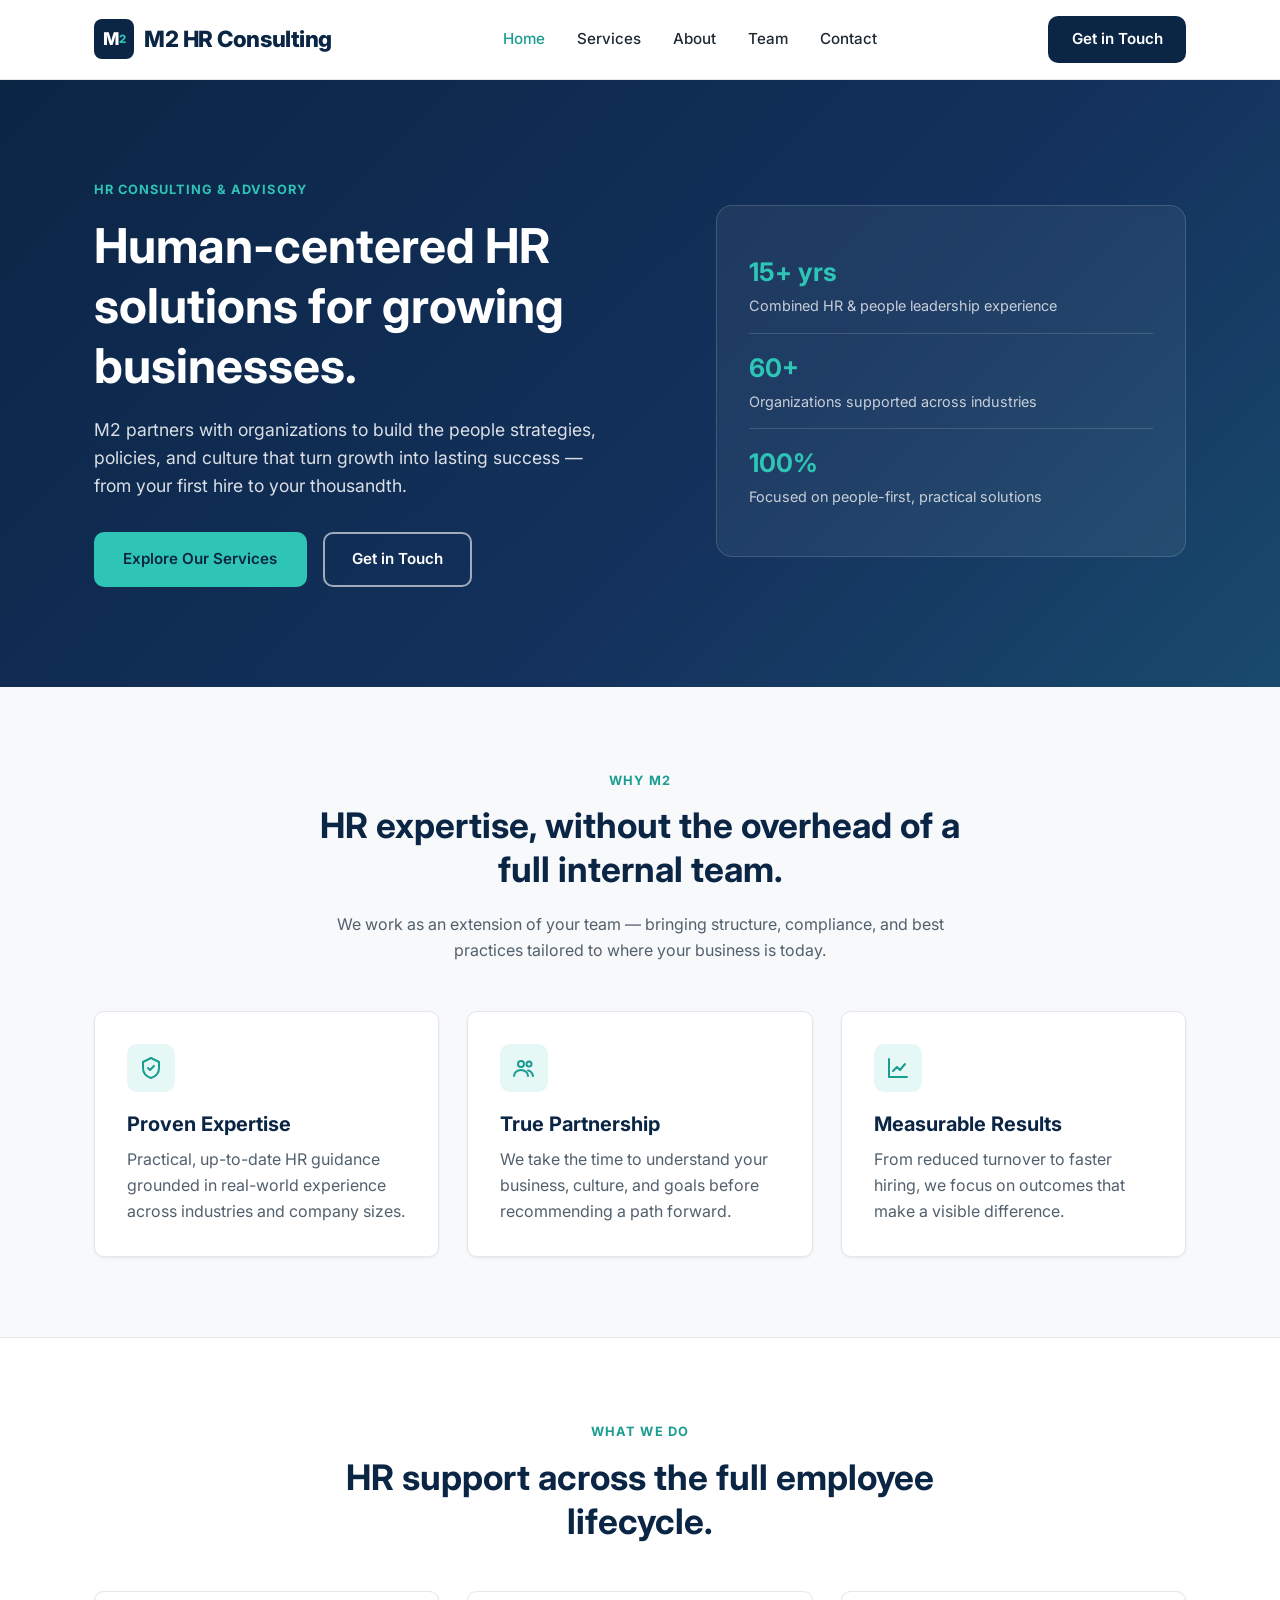
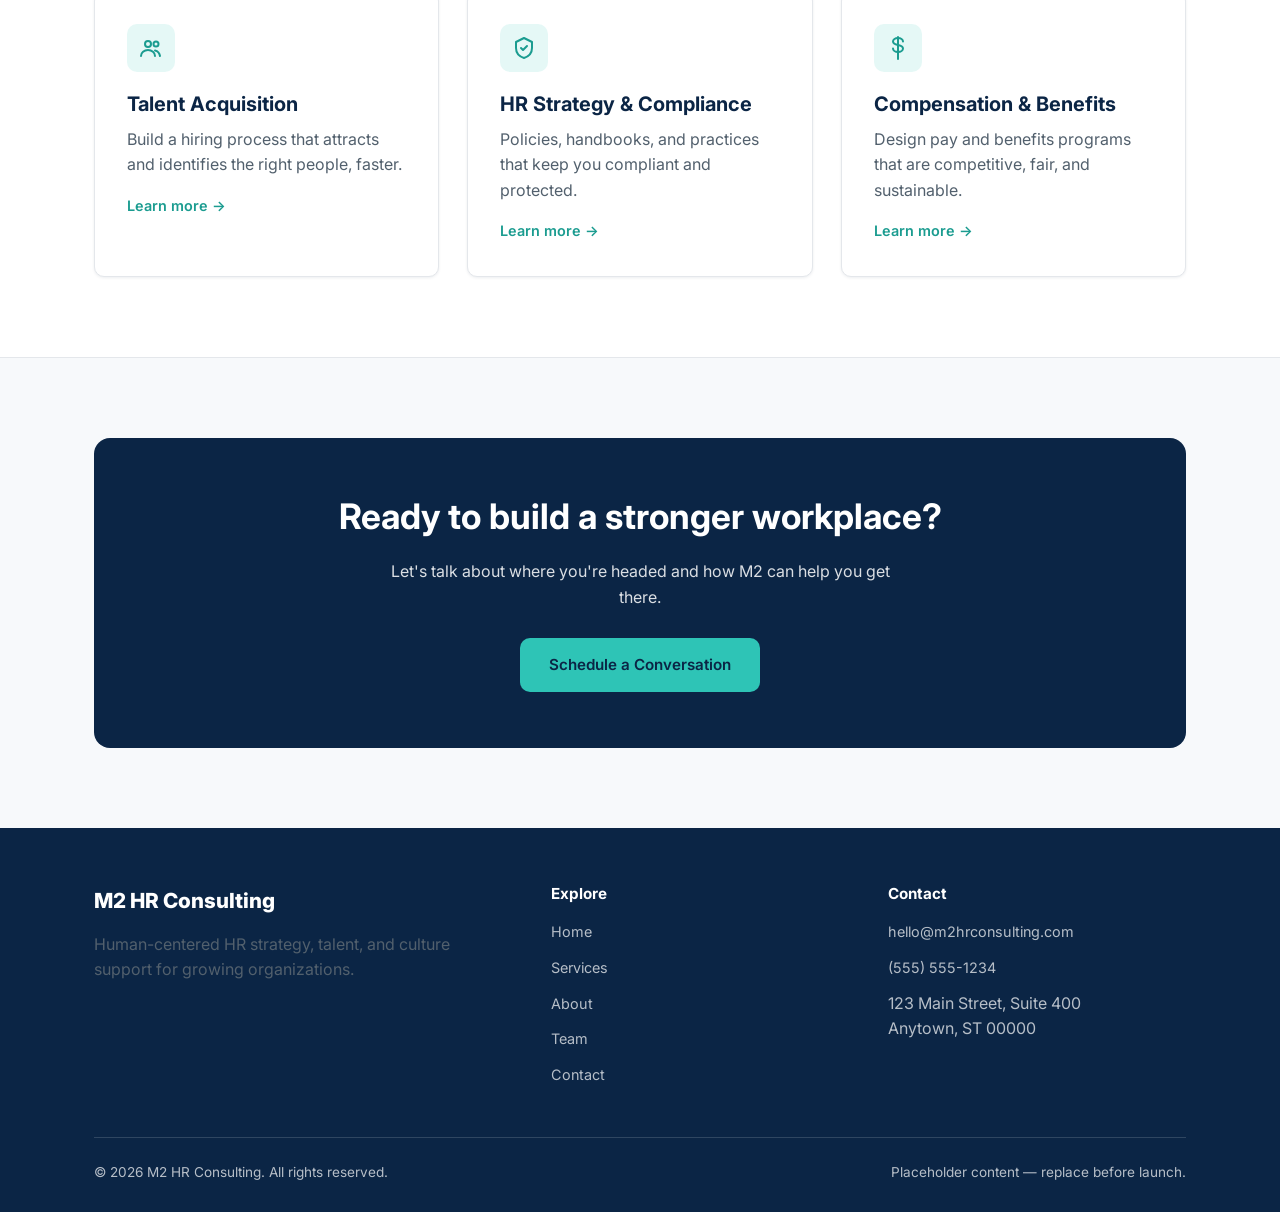
==== index.html @ 8cf9ff1b "init commit" ====
<!DOCTYPE html>
<html lang="en">
<head>
  <meta charset="UTF-8">
  <meta name="viewport" content="width=device-width, initial-scale=1.0">
  <title>M2 HR Consulting | Human-Centered HR Solutions</title>
  <meta name="description" content="M2 HR Consulting partners with growing businesses to build HR strategy, talent, compliance, and culture programs that scale.">
  <link rel="icon" type="image/svg+xml" href="assets/favicon.svg">
  <link rel="preconnect" href="https://fonts.googleapis.com">
  <link rel="preconnect" href="https://fonts.gstatic.com" crossorigin>
  <link href="https://fonts.googleapis.com/css2?family=Inter:wght@400;500;600;700;800&display=swap" rel="stylesheet">
  <link rel="stylesheet" href="css/styles.css">
</head>
<body>

  <header class="site-header">
    <nav class="nav">
      <a href="index.html" class="logo">
        <span class="logo-mark">M<sup>2</sup></span>
        M2 HR Consulting
      </a>
      <ul class="nav-links">
        <li><a href="index.html" class="active">Home</a></li>
        <li><a href="services.html">Services</a></li>
        <li><a href="about.html">About</a></li>
        <li><a href="team.html">Team</a></li>
        <li><a href="contact.html">Contact</a></li>
      </ul>
      <div class="nav-cta">
        <a href="contact.html" class="btn">Get in Touch</a>
      </div>
      <button class="nav-toggle" aria-label="Toggle navigation" aria-expanded="false">
        <span></span><span></span><span></span>
      </button>
    </nav>
  </header>

  <main>
    <!-- Hero -->
    <section class="hero">
      <div class="container">
        <div>
          <span class="hero-eyebrow">HR Consulting &amp; Advisory</span>
          <h1>Human-centered HR solutions for growing businesses.</h1>
          <p class="lead">
            M2 partners with organizations to build the people strategies, policies, and culture
            that turn growth into lasting success — from your first hire to your thousandth.
          </p>
          <div class="hero-actions">
            <a href="services.html" class="btn btn-primary">Explore Our Services</a>
            <a href="contact.html" class="btn btn-outline">Get in Touch</a>
          </div>
        </div>
        <div class="hero-art">
          <div class="hero-stat">
            <div>
              <strong>15+ yrs</strong>
              <span>Combined HR &amp; people leadership experience</span>
            </div>
          </div>
          <div class="hero-stat">
            <div>
              <strong>60+</strong>
              <span>Organizations supported across industries</span>
            </div>
          </div>
          <div class="hero-stat">
            <div>
              <strong>100%</strong>
              <span>Focused on people-first, practical solutions</span>
            </div>
          </div>
        </div>
      </div>
    </section>

    <!-- Why M2 -->
    <section>
      <div class="container">
        <div class="section-heading">
          <span class="eyebrow">Why M2</span>
          <h2>HR expertise, without the overhead of a full internal team.</h2>
          <p>
            We work as an extension of your team — bringing structure, compliance, and
            best practices tailored to where your business is today.
          </p>
        </div>
        <div class="grid grid-3">
          <div class="card">
            <div class="card-icon">
              <svg viewBox="0 0 24 24" fill="none" stroke="currentColor" stroke-width="2" stroke-linecap="round" stroke-linejoin="round" width="24" height="24"><path d="M12 2l8 4v6c0 5-3.5 8.5-8 10-4.5-1.5-8-5-8-10V6l8-4z"/><path d="M9 12l2 2 4-4"/></svg>
            </div>
            <h3>Proven Expertise</h3>
            <p>Practical, up-to-date HR guidance grounded in real-world experience across industries and company sizes.</p>
          </div>
          <div class="card">
            <div class="card-icon">
              <svg viewBox="0 0 24 24" fill="none" stroke="currentColor" stroke-width="2" stroke-linecap="round" stroke-linejoin="round" width="24" height="24"><circle cx="9" cy="8" r="3"/><path d="M2 20c0-3.3 3.1-6 7-6s7 2.7 7 6"/><circle cx="17" cy="8" r="2.5"/><path d="M16 14.5c2.6.6 4.5 2.6 5 5.5"/></svg>
            </div>
            <h3>True Partnership</h3>
            <p>We take the time to understand your business, culture, and goals before recommending a path forward.</p>
          </div>
          <div class="card">
            <div class="card-icon">
              <svg viewBox="0 0 24 24" fill="none" stroke="currentColor" stroke-width="2" stroke-linecap="round" stroke-linejoin="round" width="24" height="24"><path d="M3 3v18h18"/><path d="M7 15l4-4 3 3 5-6"/></svg>
            </div>
            <h3>Measurable Results</h3>
            <p>From reduced turnover to faster hiring, we focus on outcomes that make a visible difference.</p>
          </div>
        </div>
      </div>
    </section>

    <!-- Services teaser -->
    <section class="section-alt">
      <div class="container">
        <div class="section-heading">
          <span class="eyebrow">What We Do</span>
          <h2>HR support across the full employee lifecycle.</h2>
        </div>
        <div class="grid grid-3">
          <div class="card">
            <div class="card-icon">
              <svg viewBox="0 0 24 24" fill="none" stroke="currentColor" stroke-width="2" stroke-linecap="round" stroke-linejoin="round" width="24" height="24"><circle cx="9" cy="8" r="3"/><path d="M2 20c0-3.3 3.1-6 7-6s7 2.7 7 6"/><circle cx="17" cy="8" r="2.5"/><path d="M16 14.5c2.6.6 4.5 2.6 5 5.5"/></svg>
            </div>
            <h3>Talent Acquisition</h3>
            <p>Build a hiring process that attracts and identifies the right people, faster.</p>
            <a href="services.html" class="card-link">Learn more &rarr;</a>
          </div>
          <div class="card">
            <div class="card-icon">
              <svg viewBox="0 0 24 24" fill="none" stroke="currentColor" stroke-width="2" stroke-linecap="round" stroke-linejoin="round" width="24" height="24"><path d="M12 2l8 4v6c0 5-3.5 8.5-8 10-4.5-1.5-8-5-8-10V6l8-4z"/><path d="M9 12l2 2 4-4"/></svg>
            </div>
            <h3>HR Strategy &amp; Compliance</h3>
            <p>Policies, handbooks, and practices that keep you compliant and protected.</p>
            <a href="services.html" class="card-link">Learn more &rarr;</a>
          </div>
          <div class="card">
            <div class="card-icon">
              <svg viewBox="0 0 24 24" fill="none" stroke="currentColor" stroke-width="2" stroke-linecap="round" stroke-linejoin="round" width="24" height="24"><line x1="12" y1="1" x2="12" y2="23"/><path d="M17 5.5c0-1.9-2.2-3.5-5-3.5s-5 1.6-5 3.5 2.2 3 5 3.5 5 1.6 5 3.5-2.2 3.5-5 3.5-5-1.6-5-3.5"/></svg>
            </div>
            <h3>Compensation &amp; Benefits</h3>
            <p>Design pay and benefits programs that are competitive, fair, and sustainable.</p>
            <a href="services.html" class="card-link">Learn more &rarr;</a>
          </div>
        </div>
      </div>
    </section>

    <!-- CTA -->
    <section>
      <div class="cta-banner">
        <h2>Ready to build a stronger workplace?</h2>
        <p>Let's talk about where you're headed and how M2 can help you get there.</p>
        <a href="contact.html" class="btn btn-primary">Schedule a Conversation</a>
      </div>
    </section>
  </main>

  <footer class="site-footer">
    <div class="container">
      <div class="footer-grid">
        <div>
          <span class="footer-logo">M2 HR Consulting</span>
          <p>Human-centered HR strategy, talent, and culture support for growing organizations.</p>
        </div>
        <div>
          <h4>Explore</h4>
          <ul>
            <li><a href="index.html">Home</a></li>
            <li><a href="services.html">Services</a></li>
            <li><a href="about.html">About</a></li>
            <li><a href="team.html">Team</a></li>
            <li><a href="contact.html">Contact</a></li>
          </ul>
        </div>
        <div>
          <h4>Contact</h4>
          <ul>
            <li><a href="mailto:hello@m2hrconsulting.com">hello@m2hrconsulting.com</a></li>
            <li><a href="tel:+15555551234">(555) 555-1234</a></li>
            <li>123 Main Street, Suite 400<br>Anytown, ST 00000</li>
          </ul>
        </div>
      </div>
      <div class="footer-bottom">
        <span>&copy; <span id="current-year"></span> M2 HR Consulting. All rights reserved.</span>
        <span>Placeholder content — replace before launch.</span>
      </div>
    </div>
  </footer>

  <script src="js/main.js"></script>
</body>
</html>
---- css/styles.css ----
/* =========================================================
   M2 HR Consulting — Site Stylesheet
   -----------------------------------------------------------
   Brand colors live in the :root block below. Change a value
   there and it updates everywhere on the site.
   ========================================================= */

:root {
  --color-primary: #0b2545;
  --color-primary-light: #13315c;
  --color-accent: #2ec4b6;
  --color-accent-dark: #1b9c90;
  --color-bg: #f7f9fb;
  --color-bg-alt: #ffffff;
  --color-text: #1f2933;
  --color-text-muted: #52606d;
  --color-border: #e4e7eb;

  --font-body: "Inter", -apple-system, BlinkMacSystemFont, "Segoe UI", Roboto, sans-serif;

  --max-width: 1140px;
  --radius: 10px;
  --shadow-sm: 0 1px 3px rgba(11, 37, 69, 0.08);
  --shadow-md: 0 8px 24px rgba(11, 37, 69, 0.10);
}

* {
  box-sizing: border-box;
}

html {
  scroll-behavior: smooth;
}

body {
  margin: 0;
  font-family: var(--font-body);
  color: var(--color-text);
  background: var(--color-bg);
  line-height: 1.6;
  -webkit-font-smoothing: antialiased;
}

img {
  max-width: 100%;
  display: block;
}

a {
  color: var(--color-accent-dark);
  text-decoration: none;
}

a:hover {
  text-decoration: underline;
}

h1, h2, h3, h4 {
  font-family: var(--font-body);
  color: var(--color-primary);
  line-height: 1.25;
  margin: 0 0 0.6em;
}

h1 { font-size: clamp(2rem, 4vw, 3rem); }
h2 { font-size: clamp(1.6rem, 3vw, 2.2rem); }
h3 { font-size: 1.25rem; }

p {
  margin: 0 0 1em;
  color: var(--color-text-muted);
}

.container {
  max-width: var(--max-width);
  margin: 0 auto;
  padding: 0 24px;
}

/* ---------- Buttons ---------- */

.btn {
  display: inline-block;
  padding: 0.85em 1.8em;
  border-radius: var(--radius);
  font-weight: 600;
  font-size: 0.95rem;
  text-decoration: none;
  transition: transform 0.15s ease, box-shadow 0.15s ease, background 0.15s ease;
  border: 2px solid transparent;
  cursor: pointer;
}

.btn:hover {
  text-decoration: none;
  transform: translateY(-2px);
}

.btn-primary {
  background: var(--color-accent);
  color: var(--color-primary);
}

.btn-primary:hover {
  background: var(--color-accent-dark);
  color: #ffffff;
  box-shadow: var(--shadow-md);
}

.btn-outline {
  background: transparent;
  border-color: rgba(255, 255, 255, 0.6);
  color: #ffffff;
}

.btn-outline:hover {
  background: rgba(255, 255, 255, 0.12);
}

.btn-outline-dark {
  background: transparent;
  border-color: var(--color-primary);
  color: var(--color-primary);
}

.btn-outline-dark:hover {
  background: var(--color-primary);
  color: #ffffff;
}

/* ---------- Header / Nav ---------- */

.site-header {
  position: sticky;
  top: 0;
  z-index: 100;
  background: var(--color-bg-alt);
  border-bottom: 1px solid var(--color-border);
}

.nav {
  display: flex;
  align-items: center;
  justify-content: space-between;
  padding: 16px 24px;
  max-width: var(--max-width);
  margin: 0 auto;
}

.logo {
  display: flex;
  align-items: center;
  gap: 10px;
  font-weight: 800;
  font-size: 1.4rem;
  color: var(--color-primary);
  letter-spacing: -0.02em;
}

.logo:hover {
  text-decoration: none;
}

.logo-mark {
  display: inline-flex;
  align-items: center;
  justify-content: center;
  width: 40px;
  height: 40px;
  border-radius: 8px;
  background: var(--color-primary);
  color: #ffffff;
  font-weight: 800;
  font-size: 1.1rem;
}

.logo-mark sup {
  font-size: 0.65em;
  color: var(--color-accent);
}

.nav-links {
  display: flex;
  gap: 32px;
  list-style: none;
  margin: 0;
  padding: 0;
}

.nav-links a {
  color: var(--color-text);
  font-weight: 500;
  font-size: 0.95rem;
}

.nav-links a.active {
  color: var(--color-accent-dark);
}

.nav-links a:hover {
  color: var(--color-accent-dark);
  text-decoration: none;
}

.nav-cta {
  display: flex;
  align-items: center;
  gap: 16px;
}

.nav-cta .btn {
  padding: 0.6em 1.4em;
  background: var(--color-primary);
  color: #ffffff;
}

.nav-cta .btn:hover {
  background: var(--color-primary-light);
}

.nav-toggle {
  display: none;
  flex-direction: column;
  justify-content: center;
  gap: 5px;
  width: 40px;
  height: 40px;
  background: none;
  border: none;
  cursor: pointer;
}

.nav-toggle span {
  display: block;
  height: 2px;
  width: 100%;
  background: var(--color-primary);
  border-radius: 2px;
}

/* ---------- Hero ---------- */

.hero {
  background: linear-gradient(135deg, var(--color-primary) 0%, var(--color-primary-light) 60%, #1a4a6e 100%);
  color: #ffffff;
  padding: 96px 0 100px;
}

.hero .container {
  display: grid;
  grid-template-columns: 1.1fr 0.9fr;
  gap: 48px;
  align-items: center;
}

.hero-eyebrow {
  display: inline-block;
  text-transform: uppercase;
  letter-spacing: 0.08em;
  font-size: 0.8rem;
  font-weight: 700;
  color: var(--color-accent);
  margin-bottom: 16px;
}

.hero h1 {
  color: #ffffff;
  margin-bottom: 20px;
}

.hero p.lead {
  color: rgba(255, 255, 255, 0.85);
  font-size: 1.1rem;
  max-width: 46ch;
}

.hero-actions {
  display: flex;
  gap: 16px;
  margin-top: 32px;
  flex-wrap: wrap;
}

.hero-art {
  background: rgba(255, 255, 255, 0.06);
  border: 1px solid rgba(255, 255, 255, 0.15);
  border-radius: 16px;
  padding: 32px;
  backdrop-filter: blur(2px);
}

.hero-stat {
  display: flex;
  justify-content: space-between;
  padding: 14px 0;
  border-bottom: 1px solid rgba(255, 255, 255, 0.15);
}

.hero-stat:last-child {
  border-bottom: none;
}

.hero-stat strong {
  display: block;
  font-size: 1.6rem;
  color: var(--color-accent);
}

.hero-stat span {
  color: rgba(255, 255, 255, 0.75);
  font-size: 0.9rem;
}

/* ---------- Page header (non-home hero) ---------- */

.page-header {
  background: linear-gradient(135deg, var(--color-primary) 0%, var(--color-primary-light) 100%);
  color: #ffffff;
  padding: 64px 0;
  text-align: center;
}

.page-header h1 {
  color: #ffffff;
  margin-bottom: 12px;
}

.page-header p {
  color: rgba(255, 255, 255, 0.85);
  max-width: 60ch;
  margin: 0 auto;
}

/* ---------- Sections ---------- */

section {
  padding: 80px 0;
}

.section-alt {
  background: var(--color-bg-alt);
  border-top: 1px solid var(--color-border);
  border-bottom: 1px solid var(--color-border);
}

.section-heading {
  text-align: center;
  max-width: 640px;
  margin: 0 auto 48px;
}

.eyebrow {
  display: inline-block;
  text-transform: uppercase;
  letter-spacing: 0.08em;
  font-size: 0.8rem;
  font-weight: 700;
  color: var(--color-accent-dark);
  margin-bottom: 12px;
}

/* ---------- Grids & Cards ---------- */

.grid {
  display: grid;
  gap: 28px;
}

.grid-3 { grid-template-columns: repeat(3, 1fr); }
.grid-4 { grid-template-columns: repeat(4, 1fr); }
.grid-2 { grid-template-columns: repeat(2, 1fr); }

.card {
  background: var(--color-bg-alt);
  border: 1px solid var(--color-border);
  border-radius: var(--radius);
  padding: 32px;
  box-shadow: var(--shadow-sm);
  transition: box-shadow 0.2s ease, transform 0.2s ease;
}

.card:hover {
  box-shadow: var(--shadow-md);
  transform: translateY(-4px);
}

.card-icon {
  width: 48px;
  height: 48px;
  border-radius: 10px;
  background: rgba(46, 196, 182, 0.12);
  color: var(--color-accent-dark);
  display: flex;
  align-items: center;
  justify-content: center;
  margin-bottom: 20px;
}

.card h3 {
  margin-bottom: 10px;
}

.card p {
  margin-bottom: 0;
}

.card-link {
  display: inline-block;
  margin-top: 16px;
  font-weight: 600;
  font-size: 0.9rem;
}

/* ---------- Values / Approach ---------- */

.value-list {
  display: grid;
  grid-template-columns: repeat(2, 1fr);
  gap: 24px;
}

.value-item {
  display: flex;
  gap: 16px;
  padding: 24px;
  background: var(--color-bg-alt);
  border: 1px solid var(--color-border);
  border-radius: var(--radius);
}

.value-number {
  flex-shrink: 0;
  width: 40px;
  height: 40px;
  border-radius: 50%;
  background: var(--color-primary);
  color: #ffffff;
  display: flex;
  align-items: center;
  justify-content: center;
  font-weight: 700;
}

.value-item h3 {
  margin-bottom: 6px;
}

.value-item p {
  margin: 0;
}

/* ---------- Team ---------- */

.team-card {
  text-align: center;
  padding: 32px 24px;
}

.avatar {
  width: 96px;
  height: 96px;
  border-radius: 50%;
  margin: 0 auto 20px;
  display: flex;
  align-items: center;
  justify-content: center;
  font-weight: 700;
  font-size: 1.4rem;
  color: #ffffff;
}

.team-card h3 {
  margin-bottom: 2px;
}

.team-role {
  color: var(--color-accent-dark);
  font-weight: 600;
  font-size: 0.9rem;
  margin-bottom: 14px;
  display: block;
}

/* ---------- CTA banner ---------- */

.cta-banner {
  background: var(--color-primary);
  color: #ffffff;
  border-radius: 16px;
  padding: 56px;
  text-align: center;
  margin: 0 24px;
  max-width: calc(var(--max-width) - 48px);
  margin-left: auto;
  margin-right: auto;
}

.cta-banner h2 {
  color: #ffffff;
}

.cta-banner p {
  color: rgba(255, 255, 255, 0.85);
  max-width: 50ch;
  margin: 0 auto 28px;
}

/* ---------- Contact page ---------- */

.contact-grid {
  display: grid;
  grid-template-columns: 1fr 1fr;
  gap: 40px;
  align-items: start;
}

.contact-card {
  display: flex;
  gap: 16px;
  align-items: flex-start;
  padding: 24px 0;
  border-bottom: 1px solid var(--color-border);
}

.contact-card:last-child {
  border-bottom: none;
}

.contact-icon {
  flex-shrink: 0;
  width: 44px;
  height: 44px;
  border-radius: 10px;
  background: rgba(46, 196, 182, 0.12);
  color: var(--color-accent-dark);
  display: flex;
  align-items: center;
  justify-content: center;
}

.contact-card h3 {
  margin-bottom: 4px;
  font-size: 1.05rem;
}

.contact-card p {
  margin: 0;
}

/* ---------- Footer ---------- */

.site-footer {
  background: var(--color-primary);
  color: rgba(255, 255, 255, 0.7);
  padding: 56px 0 28px;
}

.footer-grid {
  display: grid;
  grid-template-columns: 1.4fr 1fr 1fr;
  gap: 40px;
  margin-bottom: 40px;
}

.footer-grid h4 {
  color: #ffffff;
  font-size: 0.95rem;
  margin-bottom: 16px;
}

.footer-grid ul {
  list-style: none;
  margin: 0;
  padding: 0;
}

.footer-grid li {
  margin-bottom: 10px;
}

.footer-grid a {
  color: rgba(255, 255, 255, 0.7);
  font-size: 0.9rem;
}

.footer-grid a:hover {
  color: #ffffff;
}

.footer-logo {
  color: #ffffff;
  font-weight: 800;
  font-size: 1.3rem;
  margin-bottom: 14px;
  display: inline-block;
}

.footer-bottom {
  border-top: 1px solid rgba(255, 255, 255, 0.15);
  padding-top: 24px;
  display: flex;
  justify-content: space-between;
  font-size: 0.85rem;
  flex-wrap: wrap;
  gap: 12px;
}

/* ---------- 404 ---------- */

.error-page {
  padding: 120px 0;
  text-align: center;
}

.error-page .error-code {
  font-size: 5rem;
  font-weight: 800;
  color: var(--color-accent);
  margin-bottom: 0;
}

/* ---------- Responsive ---------- */

@media (max-width: 900px) {
  .hero .container {
    grid-template-columns: 1fr;
  }

  .grid-4 {
    grid-template-columns: repeat(2, 1fr);
  }

  .grid-3 {
    grid-template-columns: repeat(2, 1fr);
  }

  .footer-grid {
    grid-template-columns: 1fr 1fr;
  }

  .contact-grid {
    grid-template-columns: 1fr;
  }
}

@media (max-width: 720px) {
  .nav-links,
  .nav-cta .btn {
    display: none;
  }

  .nav-toggle {
    display: flex;
  }

  .nav.open .nav-links {
    display: flex;
    position: absolute;
    top: 72px;
    left: 0;
    right: 0;
    background: var(--color-bg-alt);
    flex-direction: column;
    padding: 24px;
    gap: 20px;
    border-bottom: 1px solid var(--color-border);
    box-shadow: var(--shadow-md);
  }

  .grid-4,
  .grid-3,
  .grid-2,
  .value-list,
  .footer-grid {
    grid-template-columns: 1fr;
  }

  .cta-banner {
    padding: 40px 24px;
  }

  section {
    padding: 56px 0;
  }

  .hero {
    padding: 64px 0 72px;
  }
}
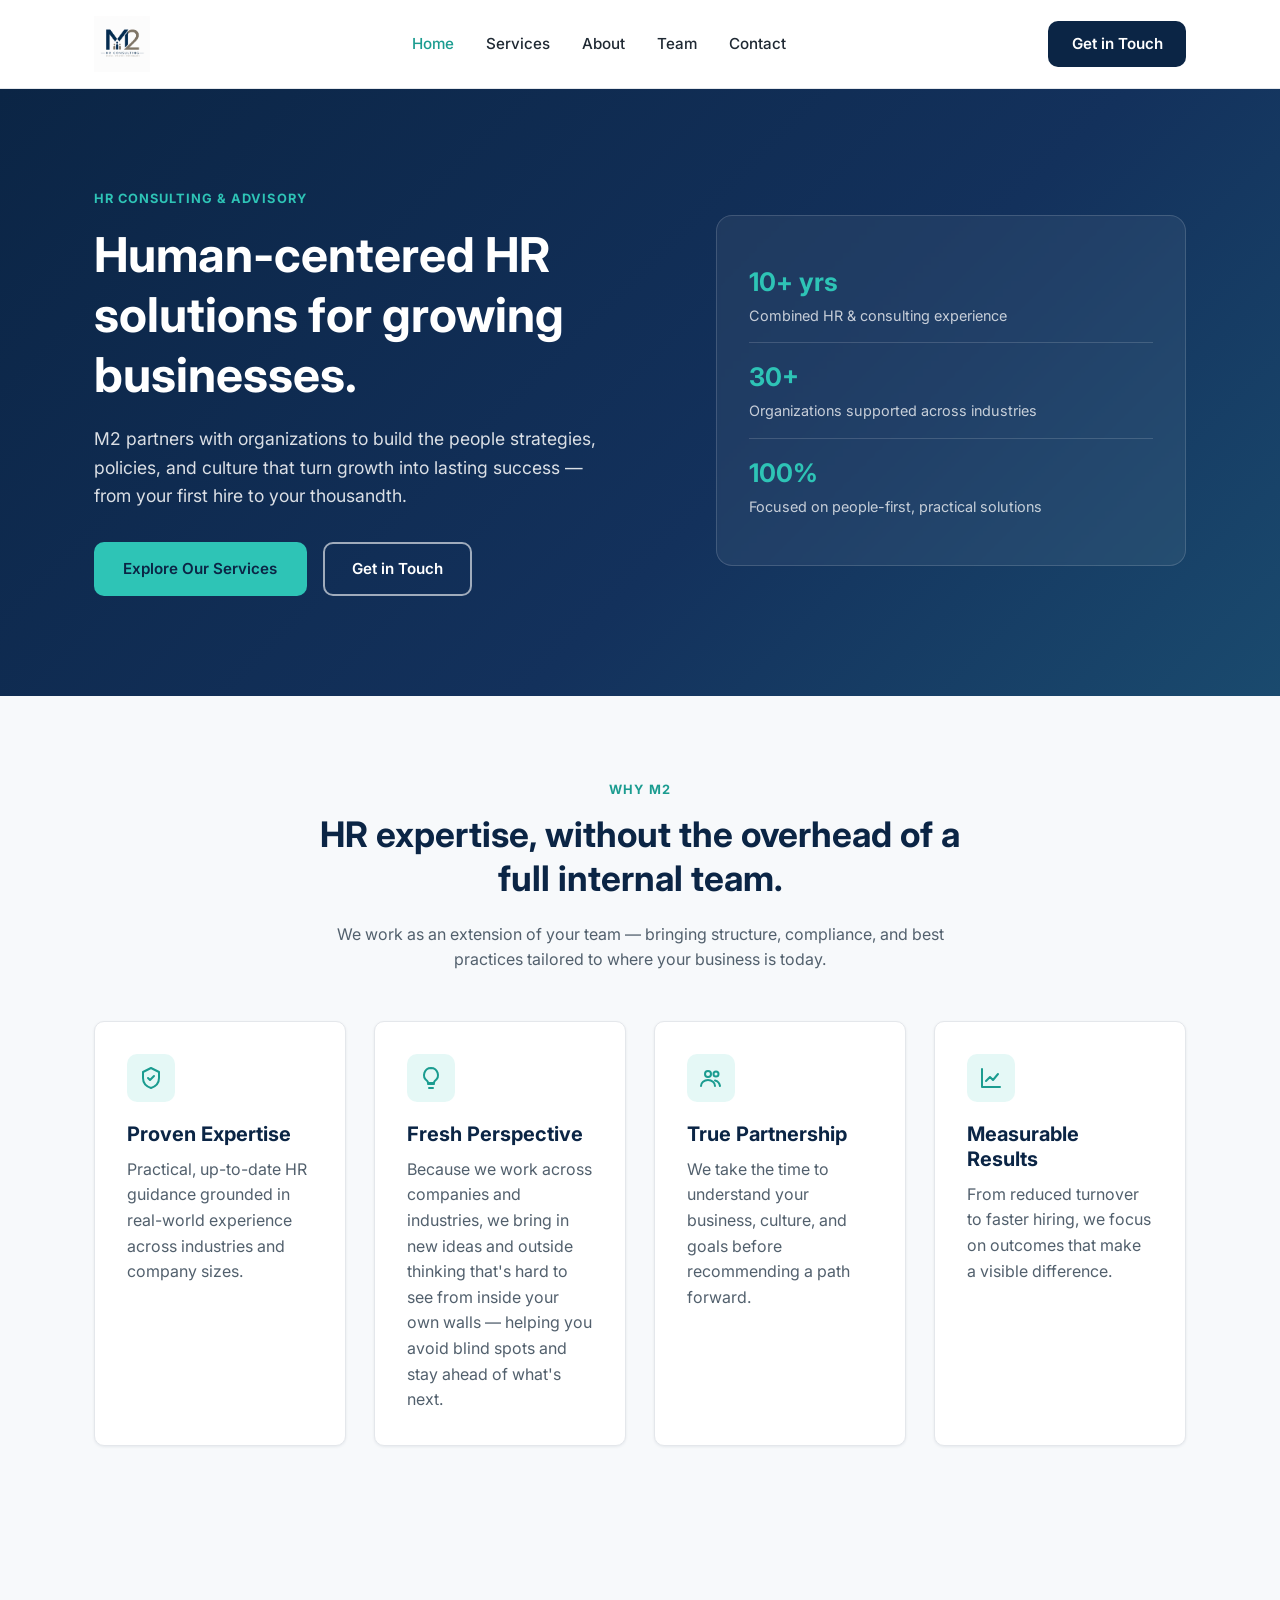
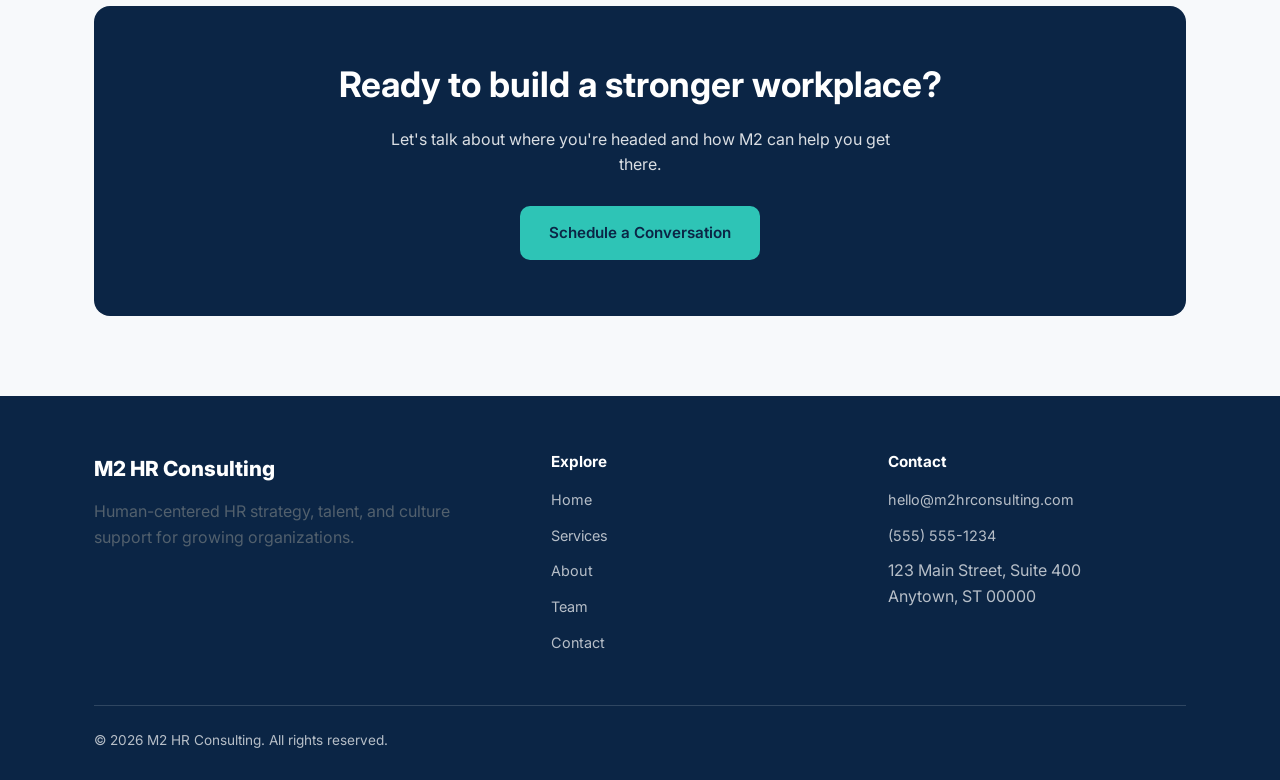
==== commit e5c4ed2b: "updates for website" ====
--- a/index.html
+++ b/index.html
@@ -16,8 +16,7 @@
   <header class="site-header">
     <nav class="nav">
       <a href="index.html" class="logo">
-        <span class="logo-mark">M<sup>2</sup></span>
-        M2 HR Consulting
+        <img src="assets/m2-consulting.png" alt="M2 HR Consulting" class="logo-image">
       </a>
       <ul class="nav-links">
         <li><a href="index.html" class="active">Home</a></li>
@@ -54,13 +53,13 @@
         <div class="hero-art">
           <div class="hero-stat">
             <div>
-              <strong>15+ yrs</strong>
-              <span>Combined HR &amp; people leadership experience</span>
+              <strong>10+ yrs</strong>
+              <span>Combined HR &amp; consulting experience</span>
             </div>
           </div>
           <div class="hero-stat">
             <div>
-              <strong>60+</strong>
+              <strong>30+</strong>
               <span>Organizations supported across industries</span>
             </div>
           </div>
@@ -85,13 +84,20 @@
             best practices tailored to where your business is today.
           </p>
         </div>
-        <div class="grid grid-3">
+        <div class="grid grid-4">
           <div class="card">
             <div class="card-icon">
               <svg viewBox="0 0 24 24" fill="none" stroke="currentColor" stroke-width="2" stroke-linecap="round" stroke-linejoin="round" width="24" height="24"><path d="M12 2l8 4v6c0 5-3.5 8.5-8 10-4.5-1.5-8-5-8-10V6l8-4z"/><path d="M9 12l2 2 4-4"/></svg>
             </div>
             <h3>Proven Expertise</h3>
             <p>Practical, up-to-date HR guidance grounded in real-world experience across industries and company sizes.</p>
+          </div>
+          <div class="card">
+            <div class="card-icon">
+              <svg viewBox="0 0 24 24" fill="none" stroke="currentColor" stroke-width="2" stroke-linecap="round" stroke-linejoin="round" width="24" height="24"><path d="M9 18h6"/><path d="M10 22h4"/><path d="M12 2a7 7 0 0 0-4 12.7c.6.5 1 1.3 1 2.3h6c0-1 .4-1.8 1-2.3A7 7 0 0 0 12 2z"/></svg>
+            </div>
+            <h3>Fresh Perspective</h3>
+            <p>Because we work across companies and industries, we bring in new ideas and outside thinking that's hard to see from inside your own walls — helping you avoid blind spots and stay ahead of what's next.</p>
           </div>
           <div class="card">
             <div class="card-icon">
@@ -106,42 +112,6 @@
             </div>
             <h3>Measurable Results</h3>
             <p>From reduced turnover to faster hiring, we focus on outcomes that make a visible difference.</p>
-          </div>
-        </div>
-      </div>
-    </section>
-
-    <!-- Services teaser -->
-    <section class="section-alt">
-      <div class="container">
-        <div class="section-heading">
-          <span class="eyebrow">What We Do</span>
-          <h2>HR support across the full employee lifecycle.</h2>
-        </div>
-        <div class="grid grid-3">
-          <div class="card">
-            <div class="card-icon">
-              <svg viewBox="0 0 24 24" fill="none" stroke="currentColor" stroke-width="2" stroke-linecap="round" stroke-linejoin="round" width="24" height="24"><circle cx="9" cy="8" r="3"/><path d="M2 20c0-3.3 3.1-6 7-6s7 2.7 7 6"/><circle cx="17" cy="8" r="2.5"/><path d="M16 14.5c2.6.6 4.5 2.6 5 5.5"/></svg>
-            </div>
-            <h3>Talent Acquisition</h3>
-            <p>Build a hiring process that attracts and identifies the right people, faster.</p>
-            <a href="services.html" class="card-link">Learn more &rarr;</a>
-          </div>
-          <div class="card">
-            <div class="card-icon">
-              <svg viewBox="0 0 24 24" fill="none" stroke="currentColor" stroke-width="2" stroke-linecap="round" stroke-linejoin="round" width="24" height="24"><path d="M12 2l8 4v6c0 5-3.5 8.5-8 10-4.5-1.5-8-5-8-10V6l8-4z"/><path d="M9 12l2 2 4-4"/></svg>
-            </div>
-            <h3>HR Strategy &amp; Compliance</h3>
-            <p>Policies, handbooks, and practices that keep you compliant and protected.</p>
-            <a href="services.html" class="card-link">Learn more &rarr;</a>
-          </div>
-          <div class="card">
-            <div class="card-icon">
-              <svg viewBox="0 0 24 24" fill="none" stroke="currentColor" stroke-width="2" stroke-linecap="round" stroke-linejoin="round" width="24" height="24"><line x1="12" y1="1" x2="12" y2="23"/><path d="M17 5.5c0-1.9-2.2-3.5-5-3.5s-5 1.6-5 3.5 2.2 3 5 3.5 5 1.6 5 3.5-2.2 3.5-5 3.5-5-1.6-5-3.5"/></svg>
-            </div>
-            <h3>Compensation &amp; Benefits</h3>
-            <p>Design pay and benefits programs that are competitive, fair, and sustainable.</p>
-            <a href="services.html" class="card-link">Learn more &rarr;</a>
           </div>
         </div>
       </div>
@@ -185,7 +155,6 @@
       </div>
       <div class="footer-bottom">
         <span>&copy; <span id="current-year"></span> M2 HR Consulting. All rights reserved.</span>
-        <span>Placeholder content — replace before launch.</span>
       </div>
     </div>
   </footer>
--- a/css/styles.css
+++ b/css/styles.css
@@ -161,22 +161,10 @@
   text-decoration: none;
 }
 
-.logo-mark {
-  display: inline-flex;
-  align-items: center;
-  justify-content: center;
-  width: 40px;
-  height: 40px;
-  border-radius: 8px;
-  background: var(--color-primary);
-  color: #ffffff;
-  font-weight: 800;
-  font-size: 1.1rem;
-}
-
-.logo-mark sup {
-  font-size: 0.65em;
-  color: var(--color-accent);
+.logo-image {
+  height: 56px;
+  width: auto;
+  display: block;
 }
 
 .nav-links {
@@ -419,6 +407,10 @@
   gap: 24px;
 }
 
+.value-list-3 {
+  grid-template-columns: repeat(3, 1fr);
+}
+
 .value-item {
   display: flex;
   gap: 16px;
@@ -631,6 +623,10 @@
   }
 
   .grid-3 {
+    grid-template-columns: repeat(2, 1fr);
+  }
+
+  .value-list-3 {
     grid-template-columns: repeat(2, 1fr);
   }
 
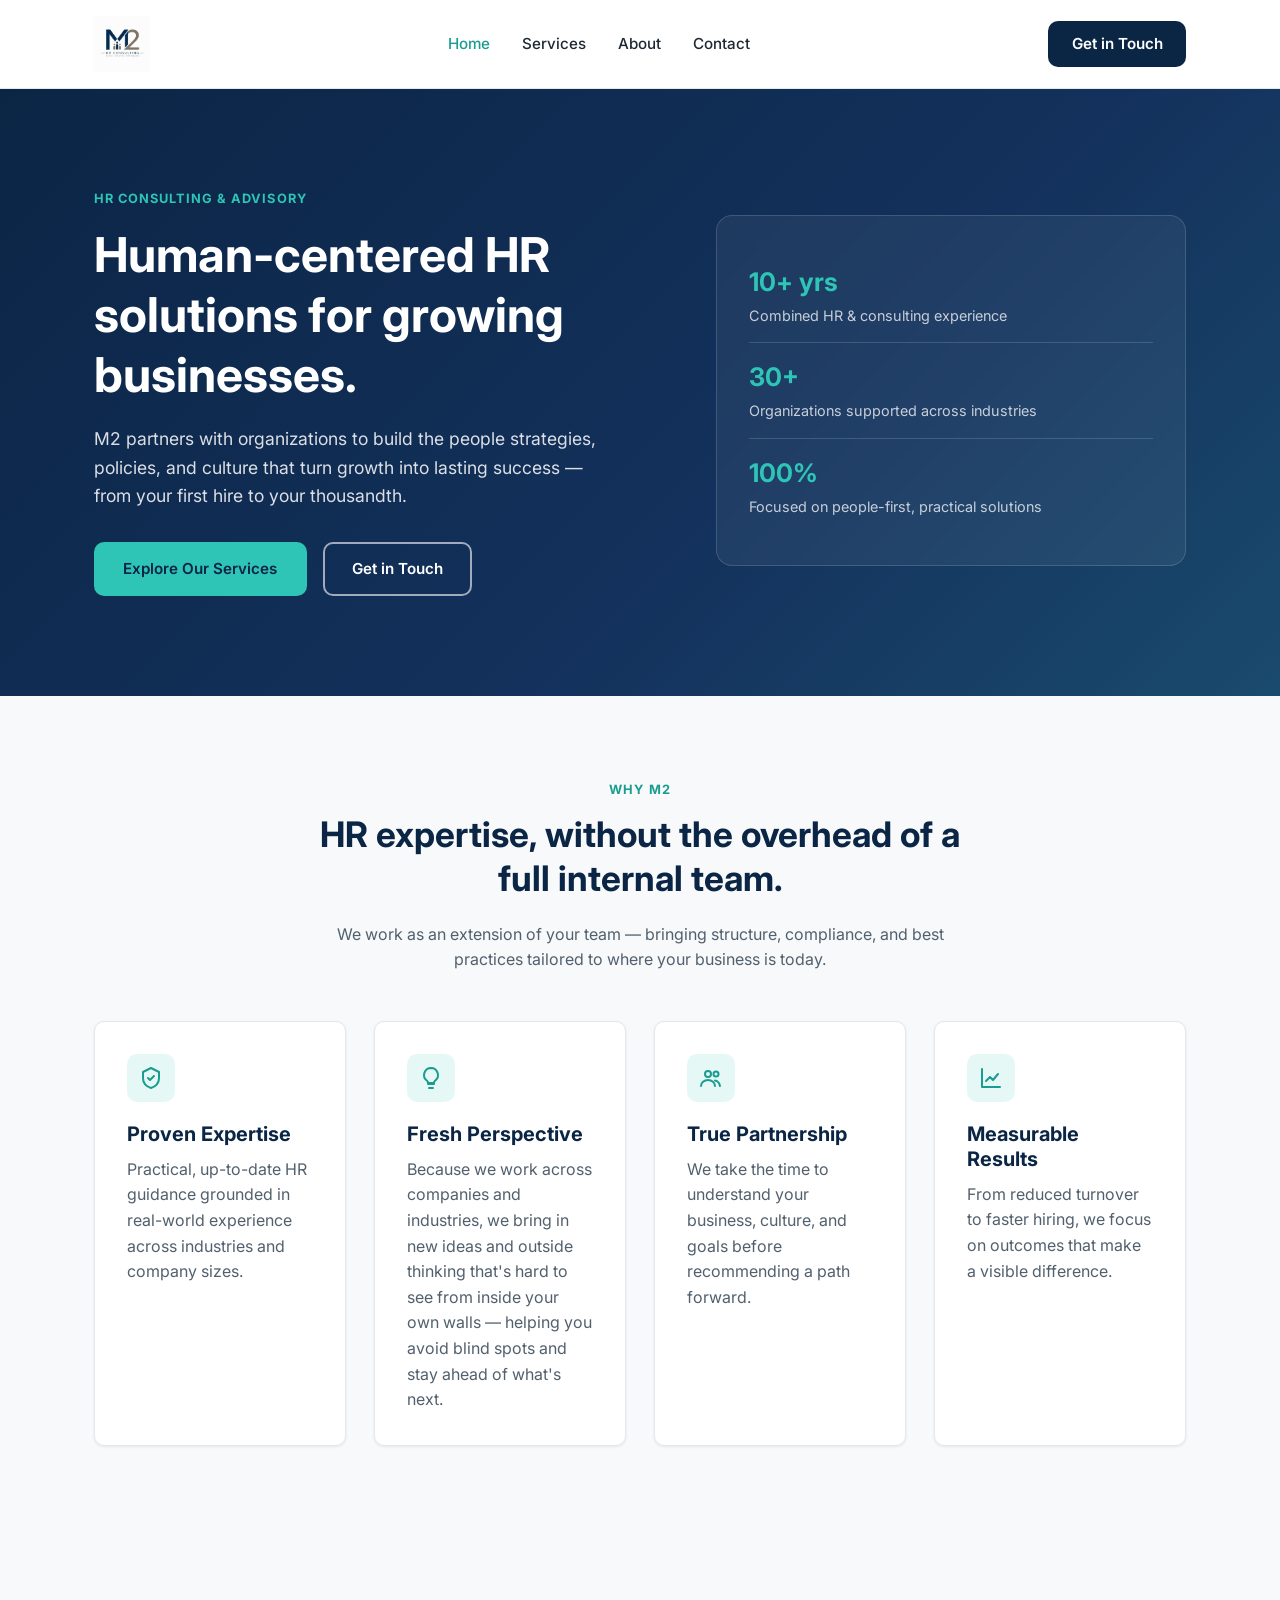
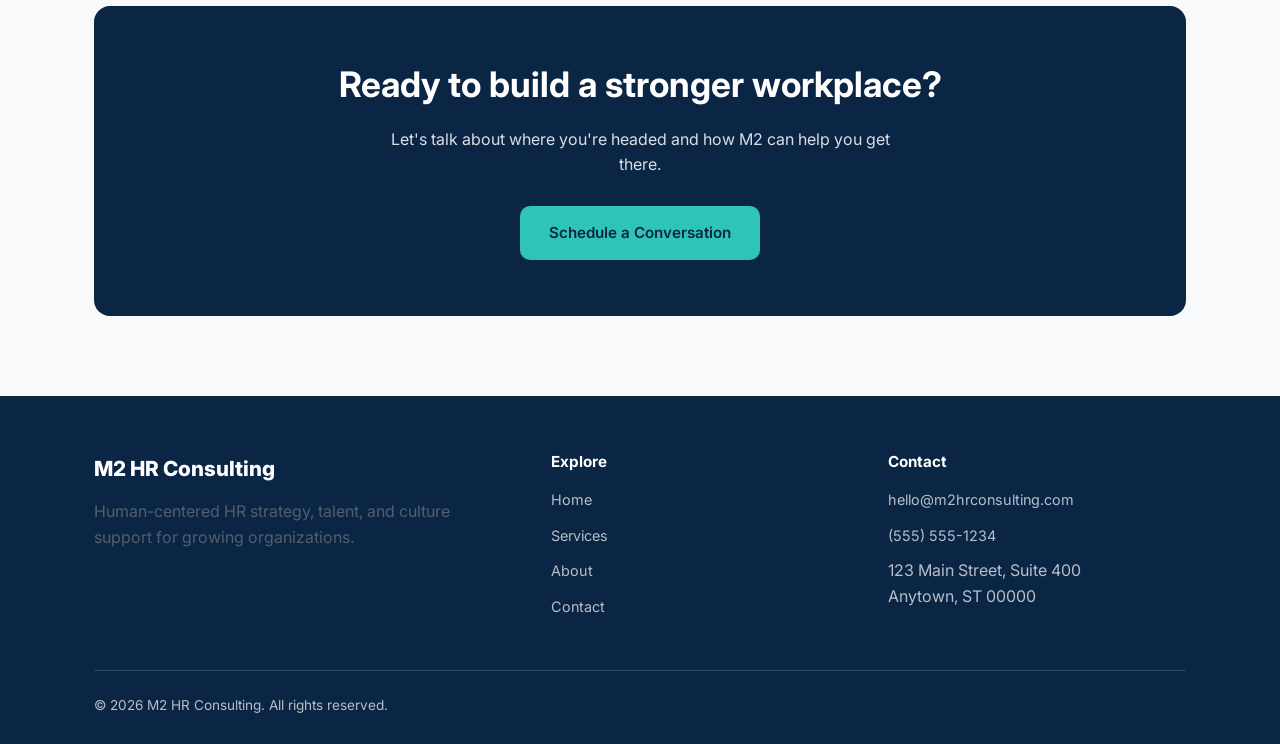
==== commit 8f56c221: "remove team page" ====
--- a/index.html
+++ b/index.html
@@ -22,7 +22,6 @@
         <li><a href="index.html" class="active">Home</a></li>
         <li><a href="services.html">Services</a></li>
         <li><a href="about.html">About</a></li>
-        <li><a href="team.html">Team</a></li>
         <li><a href="contact.html">Contact</a></li>
       </ul>
       <div class="nav-cta">
@@ -140,7 +139,6 @@
             <li><a href="index.html">Home</a></li>
             <li><a href="services.html">Services</a></li>
             <li><a href="about.html">About</a></li>
-            <li><a href="team.html">Team</a></li>
             <li><a href="contact.html">Contact</a></li>
           </ul>
         </div>
--- a/css/styles.css
+++ b/css/styles.css
@@ -372,6 +372,28 @@
   transform: translateY(-4px);
 }
 
+.card-featured {
+  border-color: var(--color-accent);
+  box-shadow: 0 0 0 1px var(--color-accent), var(--shadow-sm);
+}
+
+.card-featured:hover {
+  box-shadow: 0 0 0 1px var(--color-accent), var(--shadow-md);
+}
+
+.card-tag {
+  display: inline-block;
+  background: var(--color-accent);
+  color: var(--color-primary);
+  font-size: 0.75rem;
+  font-weight: 700;
+  text-transform: uppercase;
+  letter-spacing: 0.05em;
+  padding: 0.3em 0.8em;
+  border-radius: 999px;
+  margin-bottom: 16px;
+}
+
 .card-icon {
   width: 48px;
   height: 48px;
@@ -441,36 +463,67 @@
   margin: 0;
 }
 
-/* ---------- Team ---------- */
-
-.team-card {
-  text-align: center;
-  padding: 32px 24px;
-}
-
-.avatar {
-  width: 96px;
-  height: 96px;
+/* ---------- Flow diagram ---------- */
+
+.flow-diagram {
+  position: relative;
+  width: 100%;
+  max-width: 420px;
+  aspect-ratio: 1 / 1;
+  margin: 0 auto;
+}
+
+.flow-diagram-svg {
+  position: absolute;
+  inset: 0;
+  width: 100%;
+  height: 100%;
+  color: var(--color-accent-dark);
+}
+
+.flow-arc {
+  fill: none;
+  stroke: currentColor;
+  stroke-width: 3;
+  stroke-linecap: round;
+}
+
+.flow-bubble {
+  position: absolute;
+  width: 112px;
+  height: 112px;
   border-radius: 50%;
-  margin: 0 auto 20px;
+  background: var(--color-primary);
+  color: #ffffff;
   display: flex;
   align-items: center;
   justify-content: center;
+  text-align: center;
+  padding: 8px;
   font-weight: 700;
-  font-size: 1.4rem;
-  color: #ffffff;
-}
-
-.team-card h3 {
-  margin-bottom: 2px;
-}
-
-.team-role {
-  color: var(--color-accent-dark);
-  font-weight: 600;
-  font-size: 0.9rem;
-  margin-bottom: 14px;
-  display: block;
+  font-size: 0.95rem;
+  box-shadow: var(--shadow-sm);
+  transform: translate(-50%, -50%);
+}
+
+.flow-bubble-top {
+  left: 50%;
+  top: 10%;
+}
+
+.flow-bubble-right {
+  left: 90%;
+  top: 50%;
+}
+
+.flow-bubble-bottom {
+  left: 50%;
+  top: 90%;
+}
+
+.flow-bubble-left {
+  left: 10%;
+  top: 50%;
 }
 
 /* ---------- CTA banner ---------- */
@@ -671,6 +724,16 @@
     grid-template-columns: 1fr;
   }
 
+  .flow-diagram {
+    max-width: 280px;
+  }
+
+  .flow-bubble {
+    width: 84px;
+    height: 84px;
+    font-size: 0.8rem;
+  }
+
   .cta-banner {
     padding: 40px 24px;
   }
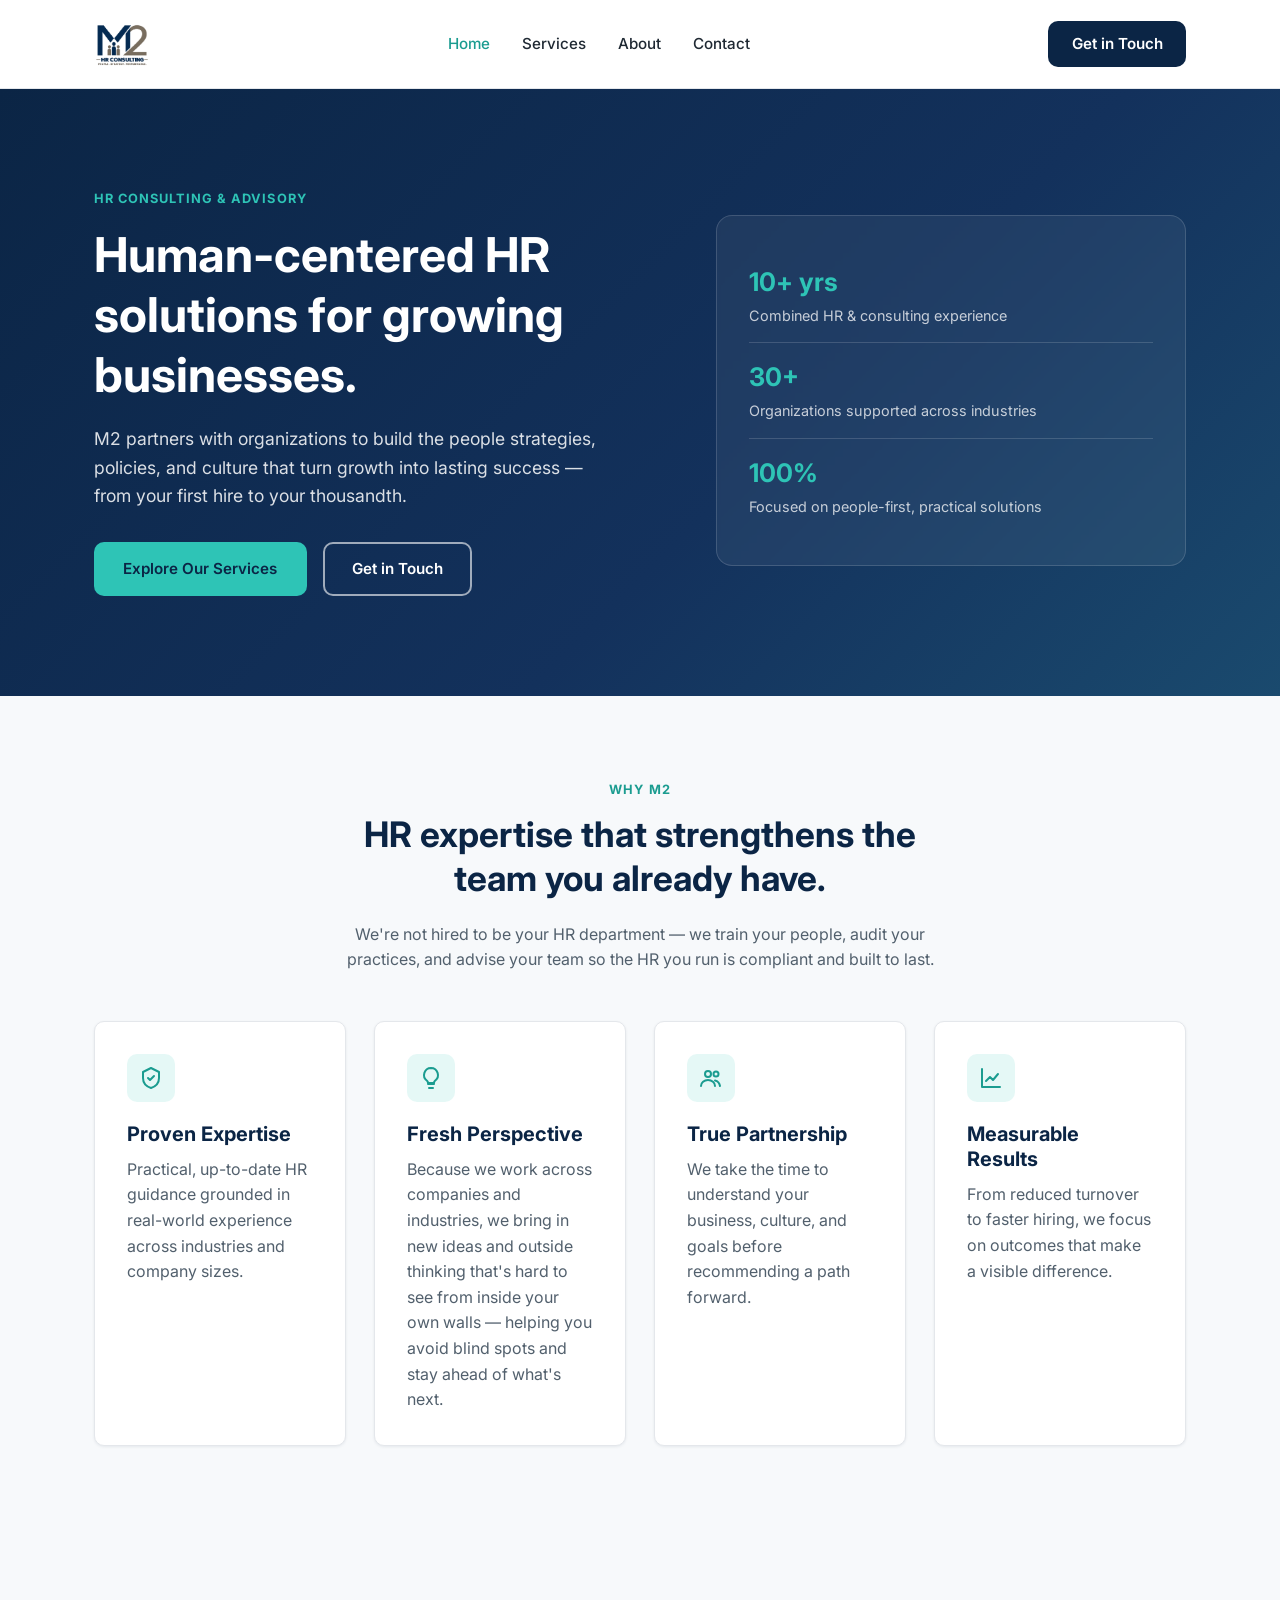
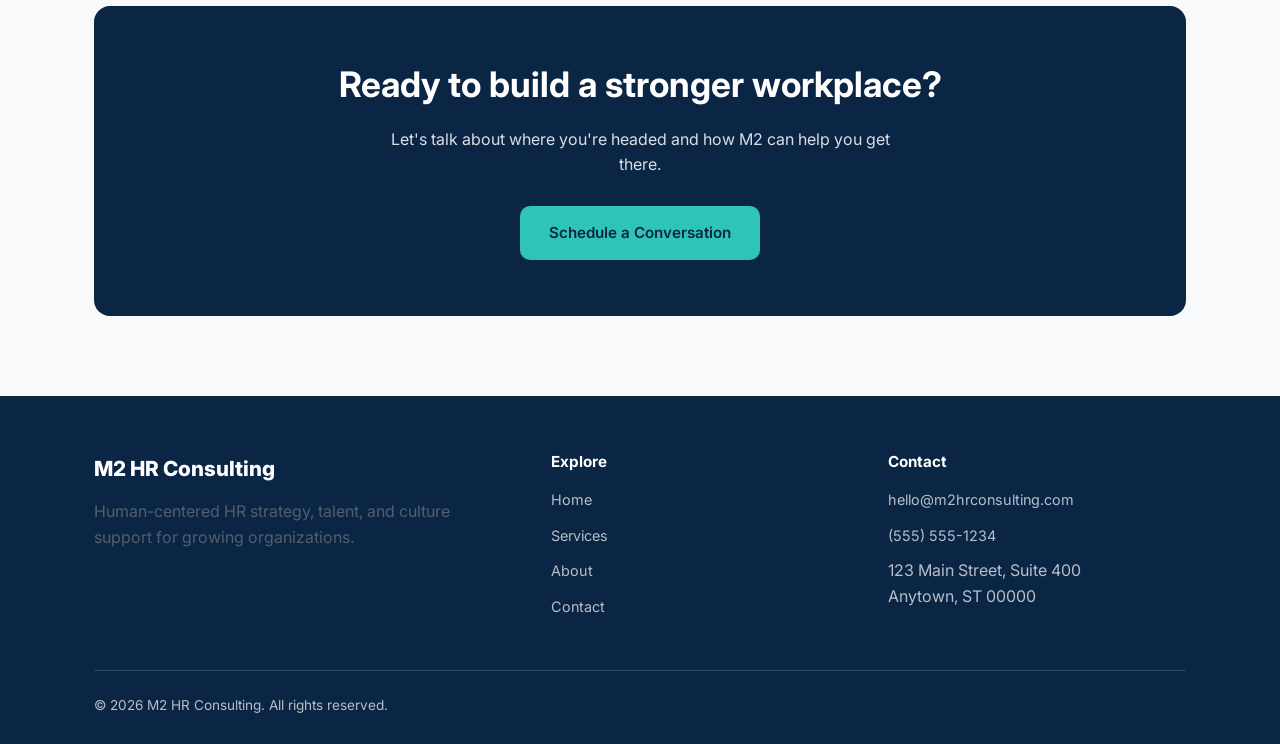
==== commit 90a83b94: "focus on hr training" ====
--- a/index.html
+++ b/index.html
@@ -4,7 +4,7 @@
   <meta charset="UTF-8">
   <meta name="viewport" content="width=device-width, initial-scale=1.0">
   <title>M2 HR Consulting | Human-Centered HR Solutions</title>
-  <meta name="description" content="M2 HR Consulting partners with growing businesses to build HR strategy, talent, compliance, and culture programs that scale.">
+  <meta name="description" content="M2 HR Consulting partners with growing businesses to build HR strategy, training, talent, compliance, and culture programs that scale.">
   <link rel="icon" type="image/svg+xml" href="assets/favicon.svg">
   <link rel="preconnect" href="https://fonts.googleapis.com">
   <link rel="preconnect" href="https://fonts.gstatic.com" crossorigin>
@@ -77,10 +77,11 @@
       <div class="container">
         <div class="section-heading">
           <span class="eyebrow">Why M2</span>
-          <h2>HR expertise, without the overhead of a full internal team.</h2>
+          <h2>HR expertise that strengthens the team you already have.</h2>
           <p>
-            We work as an extension of your team — bringing structure, compliance, and
-            best practices tailored to where your business is today.
+            We're not hired to be your HR department — we train your people, audit your
+            practices, and advise your team so the HR you run is compliant and built
+            to last.
           </p>
         </div>
         <div class="grid grid-4">
--- a/css/styles.css
+++ b/css/styles.css
@@ -463,6 +463,68 @@
   margin: 0;
 }
 
+/* ---------- Founder bio ---------- */
+
+.founder-card {
+  display: flex;
+  align-items: center;
+  gap: 32px;
+  padding: 40px;
+}
+
+.founder-avatar {
+  flex-shrink: 0;
+  width: 96px;
+  height: 96px;
+  border-radius: 50%;
+  background: var(--color-primary);
+  color: #ffffff;
+  display: flex;
+  align-items: center;
+  justify-content: center;
+  font-weight: 700;
+  font-size: 1.5rem;
+}
+
+.founder-role {
+  display: block;
+  color: var(--color-accent-dark);
+  font-weight: 600;
+  font-size: 0.9rem;
+  margin-bottom: 12px;
+}
+
+.founder-card h3 {
+  margin-bottom: 4px;
+}
+
+.founder-card p {
+  margin: 0 0 12px;
+}
+
+.founder-credentials {
+  list-style: none;
+  display: flex;
+  flex-wrap: wrap;
+  gap: 6px 16px;
+  margin: 0;
+  padding: 0;
+  font-size: 0.85rem;
+  color: var(--color-text-muted);
+}
+
+.founder-credentials li {
+  position: relative;
+  padding-left: 14px;
+}
+
+.founder-credentials li::before {
+  content: "•";
+  position: absolute;
+  left: 0;
+  color: var(--color-accent-dark);
+}
+
 /* ---------- Flow diagram ---------- */
 
 .flow-diagram {
@@ -689,6 +751,11 @@
 
   .contact-grid {
     grid-template-columns: 1fr;
+  }
+
+  .founder-card {
+    flex-direction: column;
+    text-align: center;
   }
 }
 
